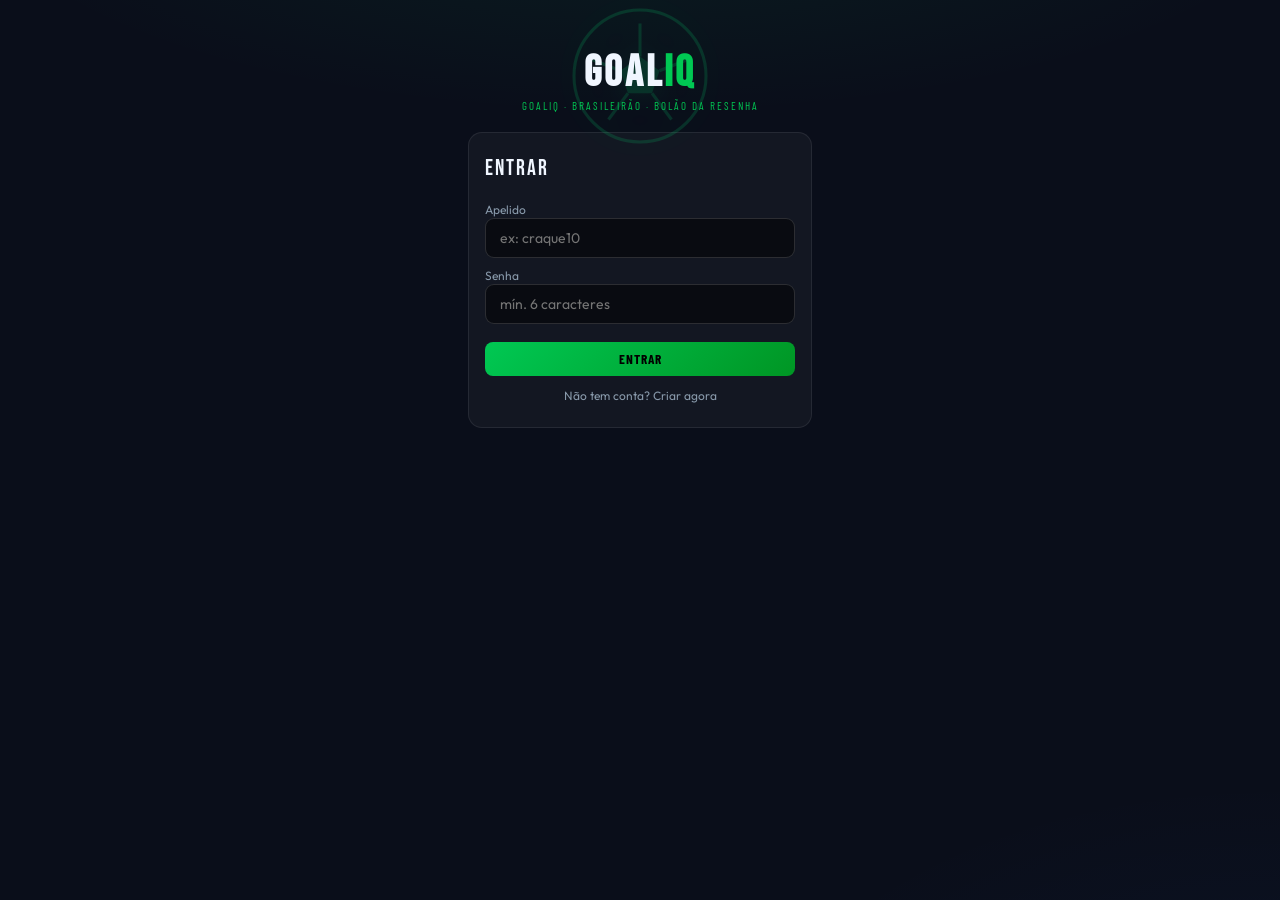
==== index.html @ 5d682b64 "Add files via upload" ====
<!DOCTYPE html>
<html lang="pt-BR">
<head>
  <meta charset="UTF-8" />
  <meta name="viewport" content="width=device-width, initial-scale=1.0" />
  <meta name="theme-color" content="#0a0e1a" />
  <title>GoalIQ ⚽</title>
  <link href="https://fonts.googleapis.com/css2?family=Bebas+Neue&family=Barlow+Condensed:wght@400;600;700;800&family=Outfit:wght@300;400;500;600;700;800&display=swap" rel="stylesheet" />
  <script type="module" crossorigin src="./app.js"></script>
  <link rel="stylesheet" crossorigin href="./index.css">
</head>
<body>
  <div id="root"></div>
  <script>
    // Remove service workers e caches antigos (fim do "aparece versão antiga").
    if ('serviceWorker' in navigator) {
      navigator.serviceWorker.getRegistrations().then(function (rs) { rs.forEach(function (r) { r.unregister(); }); });
    }
    if (window.caches && caches.keys) { caches.keys().then(function (ks) { ks.forEach(function (k) { caches.delete(k); }); }); }
  </script>
</body>
</html>
---- index.css ----
:root{--g1:#00e676;--g2:#00c853;--g3:#009624;--y1:#ffd600;--y2:#ffab00;--r1:#ff1744;--bg:#0a0e1a;--bg2:#111827;--card:rgba(255,255,255,.04);--card2:rgba(255,255,255,.07);--border:rgba(255,255,255,.08);--border2:rgba(255,255,255,.14);--txt:#c8d6e5;--txt2:#8899aa;--white:#f0f6ff;--gold:#ffd700;--silver:#b0bec5;--bronze:#a1887f;--font1:"Bebas Neue",cursive;--font2:"Barlow Condensed",sans-serif;--font3:"Outfit",sans-serif}*{box-sizing:border-box;margin:0;padding:0}body{background:var(--bg);color:var(--txt);font-family:var(--font3);min-height:100vh}.header{position:sticky;top:0;z-index:100;background:#0a0e1af2;-webkit-backdrop-filter:blur(20px);backdrop-filter:blur(20px);border-bottom:1px solid var(--border);padding:12px 18px;display:flex;align-items:center;justify-content:space-between}.logo h1{font-family:var(--font1);font-size:26px;color:var(--white);letter-spacing:3px}.logo span{color:var(--g2)}.logo p{font-family:var(--font2);font-size:11px;color:var(--g2);letter-spacing:2px;text-transform:uppercase}.nav{display:flex;gap:4px;overflow-x:auto;background:#0006;border-bottom:1px solid var(--border);padding:0 12px}.nav button{background:none;border:none;border-bottom:3px solid transparent;color:var(--txt2);font-family:var(--font2);font-weight:600;font-size:13px;letter-spacing:.8px;text-transform:uppercase;padding:12px 14px;cursor:pointer;white-space:nowrap}.nav button.on{color:var(--g2);border-bottom-color:var(--g2)}.main{max-width:900px;margin:0 auto;padding:18px}.stitle{font-family:var(--font1);font-size:28px;letter-spacing:2px;color:var(--white);margin:6px 0 16px;display:flex;align-items:center;gap:10px}.stitle span{color:var(--g2)}.card{background:var(--card);border:1px solid var(--border);border-radius:14px;padding:16px;margin-bottom:14px}.podium{display:grid;grid-template-columns:repeat(3,1fr);gap:10px;margin-bottom:16px}.podium-card{border:2px solid;border-radius:14px;padding:16px;text-align:center}.p1{border-color:var(--gold)}.p2{border-color:var(--silver)}.p3{border-color:var(--bronze)}.podium-medal{font-size:30px}.podium-name{font-family:var(--font2);font-weight:700;color:var(--white);font-size:16px}.podium-pts{font-family:var(--font1);font-size:38px;color:var(--y1)}.rank-item{display:flex;align-items:center;gap:12px;padding:11px 14px;border-radius:10px;background:var(--card);border:1px solid var(--border);margin-bottom:6px}.ri-pos{font-family:var(--font1);font-size:20px;width:26px;text-align:center;color:var(--txt2)}.ri-name{flex:1;font-weight:600;color:var(--white)}.ri-detail{font-size:11px;color:var(--txt2)}.ri-pts{font-family:var(--font1);font-size:24px;color:var(--y1)}.match{background:var(--card);border:1px solid var(--border);border-radius:12px;padding:14px;margin-bottom:10px}.match-head{font-family:var(--font2);font-size:11px;color:var(--txt2);letter-spacing:.5px;margin-bottom:8px;display:flex;justify-content:space-between}.teams{display:flex;align-items:center;gap:10px}.tname{flex:1;font-weight:700;color:var(--white)}.tname.away{text-align:right}.pinput{width:44px;height:38px;text-align:center;background:#00000080;border:1px solid var(--border2);border-radius:7px;color:#fff;font-family:var(--font1);font-size:20px}.pinput:focus{outline:none;border-color:var(--g2)}.psep{color:#2a3a50;font-family:var(--font1)}.btn{padding:9px 14px;border:none;border-radius:8px;cursor:pointer;font-family:var(--font2);font-weight:700;letter-spacing:1px}.btn-save{background:linear-gradient(135deg,var(--g2),var(--g3));color:#000}.locked{opacity:.65}.badge{padding:3px 9px;border-radius:10px;font-size:11px;font-weight:700;font-family:var(--font2)}.b5{background:#00e67633;color:var(--g2)}.b3{background:#ffab0033;color:var(--y2)}.b1{background:#2979ff33;color:#5aa0ff}.b0{background:#ff174426;color:var(--r1)}.minput{width:100%;padding:10px 14px;margin-bottom:6px;background:#00000080;border:1px solid var(--border2);border-radius:9px;color:#fff;font-size:14px;font-family:var(--font3)}.minput:focus{outline:none;border-color:var(--g2)}.hint{color:var(--txt2);font-size:12px;margin:8px 0}.linkbtn{background:none;border:1px solid var(--border2);color:var(--txt);border-radius:8px;padding:8px 12px;cursor:pointer;font-family:var(--font2);font-weight:600}.demo-flag{background:#ffd6001a;border:1px solid rgba(255,214,0,.3);color:var(--y1);border-radius:8px;padding:8px 12px;font-size:12px;margin-bottom:12px}.infocards{display:grid;grid-template-columns:repeat(3,1fr);gap:12px}@media (max-width:760px){.infocards{grid-template-columns:1fr}}.rankwrap{position:relative;overflow:hidden;border-radius:14px;margin:6px 0 14px;background:linear-gradient(90deg,#00c8530f,#0000)}.rankwrap-bg{position:absolute;top:0;right:0;bottom:0;left:0;display:flex;align-items:center;gap:26px;opacity:.16;animation:rankslide 50s linear infinite;pointer-events:none;white-space:nowrap;padding-left:10px}.rankwrap-item{display:inline-flex;align-items:center;gap:8px;flex:0 0 auto}.rankwrap-item img{width:34px;height:34px;object-fit:contain}.rankwrap-x{color:var(--txt2);font-family:var(--font1);font-size:18px}.rankwrap-title{position:relative;z-index:1}@keyframes rankslide{0%{transform:translate(0)}to{transform:translate(-50%)}}.infocards-mural{display:grid;grid-template-columns:1fr 1fr;gap:12px;margin-top:12px}@media (max-width:680px){.infocards-mural{grid-template-columns:1fr}}@keyframes liveGlow{0%,to{box-shadow:0 0 #ff17444d}50%{box-shadow:0 0 22px 2px #ff174438}}.live-glow{animation:liveGlow 1.6s ease-in-out infinite;border-color:#ff17448c!important}@keyframes chipPulse{0%,to{opacity:1}50%{opacity:.45}}.live-chip{animation:chipPulse 1.1s infinite}@keyframes sheen{0%{background-position:-200% 0}to{background-position:200% 0}}.accent-bar{height:3px;border-radius:3px;background:linear-gradient(90deg,var(--g2),var(--y1),var(--g2));background-size:200% 100%;animation:sheen 4s linear infinite}body{background:radial-gradient(1100px 380px at 50% -120px,rgba(0,230,118,.08),transparent 62%),radial-gradient(900px 500px at 100% 120%,rgba(41,121,255,.05),transparent 60%),var(--bg);background-attachment:fixed}.subtabs{display:flex;gap:6px;margin-bottom:12px;flex-wrap:wrap}.subtabs button{background:#ffffff0d;border:1px solid var(--border);color:var(--txt2);border-radius:20px;padding:7px 14px;font-family:var(--font2);font-weight:700;font-size:12px;letter-spacing:.5px;cursor:pointer}.subtabs button.on{background:linear-gradient(135deg,var(--g1),var(--g3));color:#001b0c;border-color:transparent}
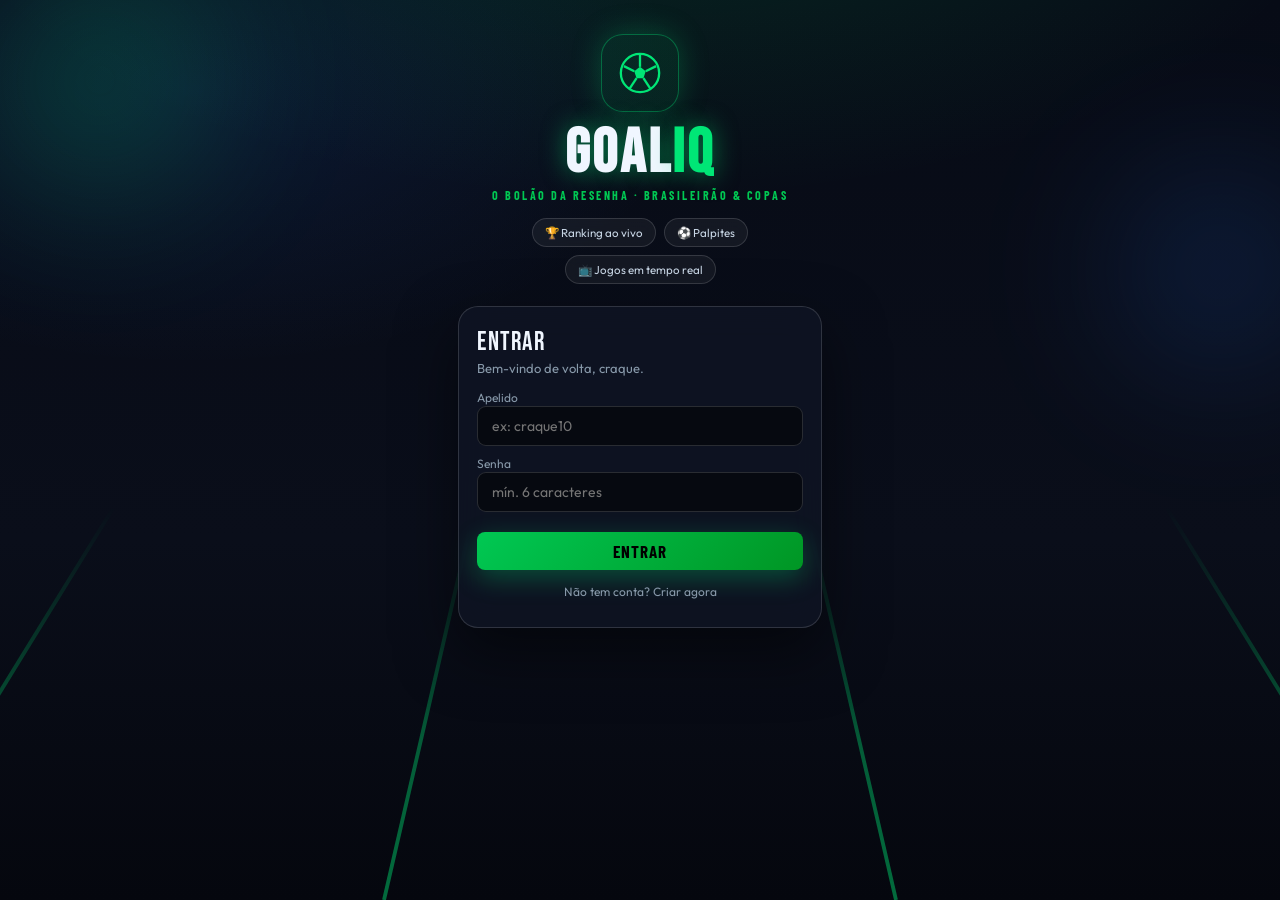
==== commit 24714395: "Add files via upload" ====
--- a/index.html
+++ b/index.html
@@ -6,8 +6,8 @@
   <meta name="theme-color" content="#0a0e1a" />
   <title>GoalIQ ⚽</title>
   <link href="https://fonts.googleapis.com/css2?family=Bebas+Neue&family=Barlow+Condensed:wght@400;600;700;800&family=Outfit:wght@300;400;500;600;700;800&display=swap" rel="stylesheet" />
-  <script type="module" crossorigin src="./app.js"></script>
-  <link rel="stylesheet" crossorigin href="./index.css">
+  <script type="module" crossorigin src="./app.js?v=5c81359e"></script>
+  <link rel="stylesheet" crossorigin href="./index.css?v=282752de">
 </head>
 <body>
   <div id="root"></div>
--- a/index.css
+++ b/index.css
@@ -1 +1 @@
-:root{--g1:#00e676;--g2:#00c853;--g3:#009624;--y1:#ffd600;--y2:#ffab00;--r1:#ff1744;--bg:#0a0e1a;--bg2:#111827;--card:rgba(255,255,255,.04);--card2:rgba(255,255,255,.07);--border:rgba(255,255,255,.08);--border2:rgba(255,255,255,.14);--txt:#c8d6e5;--txt2:#8899aa;--white:#f0f6ff;--gold:#ffd700;--silver:#b0bec5;--bronze:#a1887f;--font1:"Bebas Neue",cursive;--font2:"Barlow Condensed",sans-serif;--font3:"Outfit",sans-serif}*{box-sizing:border-box;margin:0;padding:0}body{background:var(--bg);color:var(--txt);font-family:var(--font3);min-height:100vh}.header{position:sticky;top:0;z-index:100;background:#0a0e1af2;-webkit-backdrop-filter:blur(20px);backdrop-filter:blur(20px);border-bottom:1px solid var(--border);padding:12px 18px;display:flex;align-items:center;justify-content:space-between}.logo h1{font-family:var(--font1);font-size:26px;color:var(--white);letter-spacing:3px}.logo span{color:var(--g2)}.logo p{font-family:var(--font2);font-size:11px;color:var(--g2);letter-spacing:2px;text-transform:uppercase}.nav{display:flex;gap:4px;overflow-x:auto;background:#0006;border-bottom:1px solid var(--border);padding:0 12px}.nav button{background:none;border:none;border-bottom:3px solid transparent;color:var(--txt2);font-family:var(--font2);font-weight:600;font-size:13px;letter-spacing:.8px;text-transform:uppercase;padding:12px 14px;cursor:pointer;white-space:nowrap}.nav button.on{color:var(--g2);border-bottom-color:var(--g2)}.main{max-width:900px;margin:0 auto;padding:18px}.stitle{font-family:var(--font1);font-size:28px;letter-spacing:2px;color:var(--white);margin:6px 0 16px;display:flex;align-items:center;gap:10px}.stitle span{color:var(--g2)}.card{background:var(--card);border:1px solid var(--border);border-radius:14px;padding:16px;margin-bottom:14px}.podium{display:grid;grid-template-columns:repeat(3,1fr);gap:10px;margin-bottom:16px}.podium-card{border:2px solid;border-radius:14px;padding:16px;text-align:center}.p1{border-color:var(--gold)}.p2{border-color:var(--silver)}.p3{border-color:var(--bronze)}.podium-medal{font-size:30px}.podium-name{font-family:var(--font2);font-weight:700;color:var(--white);font-size:16px}.podium-pts{font-family:var(--font1);font-size:38px;color:var(--y1)}.rank-item{display:flex;align-items:center;gap:12px;padding:11px 14px;border-radius:10px;background:var(--card);border:1px solid var(--border);margin-bottom:6px}.ri-pos{font-family:var(--font1);font-size:20px;width:26px;text-align:center;color:var(--txt2)}.ri-name{flex:1;font-weight:600;color:var(--white)}.ri-detail{font-size:11px;color:var(--txt2)}.ri-pts{font-family:var(--font1);font-size:24px;color:var(--y1)}.match{background:var(--card);border:1px solid var(--border);border-radius:12px;padding:14px;margin-bottom:10px}.match-head{font-family:var(--font2);font-size:11px;color:var(--txt2);letter-spacing:.5px;margin-bottom:8px;display:flex;justify-content:space-between}.teams{display:flex;align-items:center;gap:10px}.tname{flex:1;font-weight:700;color:var(--white)}.tname.away{text-align:right}.pinput{width:44px;height:38px;text-align:center;background:#00000080;border:1px solid var(--border2);border-radius:7px;color:#fff;font-family:var(--font1);font-size:20px}.pinput:focus{outline:none;border-color:var(--g2)}.psep{color:#2a3a50;font-family:var(--font1)}.btn{padding:9px 14px;border:none;border-radius:8px;cursor:pointer;font-family:var(--font2);font-weight:700;letter-spacing:1px}.btn-save{background:linear-gradient(135deg,var(--g2),var(--g3));color:#000}.locked{opacity:.65}.badge{padding:3px 9px;border-radius:10px;font-size:11px;font-weight:700;font-family:var(--font2)}.b5{background:#00e67633;color:var(--g2)}.b3{background:#ffab0033;color:var(--y2)}.b1{background:#2979ff33;color:#5aa0ff}.b0{background:#ff174426;color:var(--r1)}.minput{width:100%;padding:10px 14px;margin-bottom:6px;background:#00000080;border:1px solid var(--border2);border-radius:9px;color:#fff;font-size:14px;font-family:var(--font3)}.minput:focus{outline:none;border-color:var(--g2)}.hint{color:var(--txt2);font-size:12px;margin:8px 0}.linkbtn{background:none;border:1px solid var(--border2);color:var(--txt);border-radius:8px;padding:8px 12px;cursor:pointer;font-family:var(--font2);font-weight:600}.demo-flag{background:#ffd6001a;border:1px solid rgba(255,214,0,.3);color:var(--y1);border-radius:8px;padding:8px 12px;font-size:12px;margin-bottom:12px}.infocards{display:grid;grid-template-columns:repeat(3,1fr);gap:12px}@media (max-width:760px){.infocards{grid-template-columns:1fr}}.rankwrap{position:relative;overflow:hidden;border-radius:14px;margin:6px 0 14px;background:linear-gradient(90deg,#00c8530f,#0000)}.rankwrap-bg{position:absolute;top:0;right:0;bottom:0;left:0;display:flex;align-items:center;gap:26px;opacity:.16;animation:rankslide 50s linear infinite;pointer-events:none;white-space:nowrap;padding-left:10px}.rankwrap-item{display:inline-flex;align-items:center;gap:8px;flex:0 0 auto}.rankwrap-item img{width:34px;height:34px;object-fit:contain}.rankwrap-x{color:var(--txt2);font-family:var(--font1);font-size:18px}.rankwrap-title{position:relative;z-index:1}@keyframes rankslide{0%{transform:translate(0)}to{transform:translate(-50%)}}.infocards-mural{display:grid;grid-template-columns:1fr 1fr;gap:12px;margin-top:12px}@media (max-width:680px){.infocards-mural{grid-template-columns:1fr}}@keyframes liveGlow{0%,to{box-shadow:0 0 #ff17444d}50%{box-shadow:0 0 22px 2px #ff174438}}.live-glow{animation:liveGlow 1.6s ease-in-out infinite;border-color:#ff17448c!important}@keyframes chipPulse{0%,to{opacity:1}50%{opacity:.45}}.live-chip{animation:chipPulse 1.1s infinite}@keyframes sheen{0%{background-position:-200% 0}to{background-position:200% 0}}.accent-bar{height:3px;border-radius:3px;background:linear-gradient(90deg,var(--g2),var(--y1),var(--g2));background-size:200% 100%;animation:sheen 4s linear infinite}body{background:radial-gradient(1100px 380px at 50% -120px,rgba(0,230,118,.08),transparent 62%),radial-gradient(900px 500px at 100% 120%,rgba(41,121,255,.05),transparent 60%),var(--bg);background-attachment:fixed}.subtabs{display:flex;gap:6px;margin-bottom:12px;flex-wrap:wrap}.subtabs button{background:#ffffff0d;border:1px solid var(--border);color:var(--txt2);border-radius:20px;padding:7px 14px;font-family:var(--font2);font-weight:700;font-size:12px;letter-spacing:.5px;cursor:pointer}.subtabs button.on{background:linear-gradient(135deg,var(--g1),var(--g3));color:#001b0c;border-color:transparent}
+:root{--g1:#00e676;--g2:#00c853;--g3:#009624;--y1:#ffd600;--y2:#ffab00;--r1:#ff1744;--bg:#0a0e1a;--bg2:#111827;--card:rgba(255,255,255,.04);--card2:rgba(255,255,255,.07);--border:rgba(255,255,255,.08);--border2:rgba(255,255,255,.14);--txt:#c8d6e5;--txt2:#8899aa;--white:#f0f6ff;--gold:#ffd700;--silver:#b0bec5;--bronze:#a1887f;--font1:"Bebas Neue",cursive;--font2:"Barlow Condensed",sans-serif;--font3:"Outfit",sans-serif}*{box-sizing:border-box;margin:0;padding:0}body{background:var(--bg);color:var(--txt);font-family:var(--font3);min-height:100vh}.header{position:sticky;top:0;z-index:100;background:#0a0e1af2;-webkit-backdrop-filter:blur(20px);backdrop-filter:blur(20px);border-bottom:1px solid var(--border);padding:12px 18px;display:flex;align-items:center;justify-content:space-between}.logo h1{font-family:var(--font1);font-size:26px;color:var(--white);letter-spacing:3px}.logo span{color:var(--g2)}.logo p{font-family:var(--font2);font-size:11px;color:var(--g2);letter-spacing:2px;text-transform:uppercase}.nav{display:flex;gap:4px;overflow-x:auto;background:#0006;border-bottom:1px solid var(--border);padding:0 12px}.nav button{background:none;border:none;border-bottom:3px solid transparent;color:var(--txt2);font-family:var(--font2);font-weight:600;font-size:13px;letter-spacing:.8px;text-transform:uppercase;padding:12px 14px;cursor:pointer;white-space:nowrap}.nav button.on{color:var(--g2);border-bottom-color:var(--g2)}.main{max-width:900px;margin:0 auto;padding:18px}.stitle{font-family:var(--font1);font-size:28px;letter-spacing:2px;color:var(--white);margin:6px 0 16px;display:flex;align-items:center;gap:10px}.stitle span{color:var(--g2)}.card{background:var(--card);border:1px solid var(--border);border-radius:14px;padding:16px;margin-bottom:14px}.podium{display:grid;grid-template-columns:repeat(3,1fr);gap:10px;margin-bottom:16px}.podium-card{border:2px solid;border-radius:14px;padding:16px;text-align:center}.p1{border-color:var(--gold)}.p2{border-color:var(--silver)}.p3{border-color:var(--bronze)}.podium-medal{font-size:30px}.podium-name{font-family:var(--font2);font-weight:700;color:var(--white);font-size:16px}.podium-pts{font-family:var(--font1);font-size:38px;color:var(--y1)}.rank-item{display:flex;align-items:center;gap:12px;padding:11px 14px;border-radius:10px;background:var(--card);border:1px solid var(--border);margin-bottom:6px}.ri-pos{font-family:var(--font1);font-size:20px;width:26px;text-align:center;color:var(--txt2)}.ri-name{flex:1;font-weight:600;color:var(--white)}.ri-detail{font-size:11px;color:var(--txt2)}.ri-pts{font-family:var(--font1);font-size:24px;color:var(--y1)}.match{background:var(--card);border:1px solid var(--border);border-radius:12px;padding:14px;margin-bottom:10px}.match-head{font-family:var(--font2);font-size:11px;color:var(--txt2);letter-spacing:.5px;margin-bottom:8px;display:flex;justify-content:space-between}.teams{display:flex;align-items:center;gap:10px}.tname{flex:1;font-weight:700;color:var(--white)}.tname.away{text-align:right}.pinput{width:44px;height:38px;text-align:center;background:#00000080;border:1px solid var(--border2);border-radius:7px;color:#fff;font-family:var(--font1);font-size:20px}.pinput:focus{outline:none;border-color:var(--g2)}.psep{color:#2a3a50;font-family:var(--font1)}.btn{padding:9px 14px;border:none;border-radius:8px;cursor:pointer;font-family:var(--font2);font-weight:700;letter-spacing:1px}.btn-save{background:linear-gradient(135deg,var(--g2),var(--g3));color:#000}.locked{opacity:.65}.badge{padding:3px 9px;border-radius:10px;font-size:11px;font-weight:700;font-family:var(--font2)}.b5{background:#00e67633;color:var(--g2)}.b3{background:#ffab0033;color:var(--y2)}.b1{background:#2979ff33;color:#5aa0ff}.b0{background:#ff174426;color:var(--r1)}.minput{width:100%;padding:10px 14px;margin-bottom:6px;background:#00000080;border:1px solid var(--border2);border-radius:9px;color:#fff;font-size:14px;font-family:var(--font3)}.minput:focus{outline:none;border-color:var(--g2)}.hint{color:var(--txt2);font-size:12px;margin:8px 0}.linkbtn{background:none;border:1px solid var(--border2);color:var(--txt);border-radius:8px;padding:8px 12px;cursor:pointer;font-family:var(--font2);font-weight:600}.demo-flag{background:#ffd6001a;border:1px solid rgba(255,214,0,.3);color:var(--y1);border-radius:8px;padding:8px 12px;font-size:12px;margin-bottom:12px}.infocards{display:grid;grid-template-columns:repeat(3,1fr);gap:12px}@media (max-width:760px){.infocards{grid-template-columns:1fr}}.rankwrap{position:relative;overflow:hidden;border-radius:14px;margin:6px 0 14px;background:linear-gradient(90deg,#00c8530f,#0000)}.rankwrap-bg{position:absolute;top:0;right:0;bottom:0;left:0;display:flex;align-items:center;gap:26px;opacity:.16;animation:rankslide 50s linear infinite;pointer-events:none;white-space:nowrap;padding-left:10px}.rankwrap-item{display:inline-flex;align-items:center;gap:8px;flex:0 0 auto}.rankwrap-item img{width:34px;height:34px;object-fit:contain}.rankwrap-x{color:var(--txt2);font-family:var(--font1);font-size:18px}.rankwrap-title{position:relative;z-index:1}@keyframes rankslide{0%{transform:translate(0)}to{transform:translate(-50%)}}.infocards-mural{display:grid;grid-template-columns:1fr 1fr;gap:12px;margin-top:12px}@media (max-width:680px){.infocards-mural{grid-template-columns:1fr}}@keyframes liveGlow{0%,to{box-shadow:0 0 #ff17444d}50%{box-shadow:0 0 22px 2px #ff174438}}.live-glow{animation:liveGlow 1.6s ease-in-out infinite;border-color:#ff17448c!important}@keyframes chipPulse{0%,to{opacity:1}50%{opacity:.45}}.live-chip{animation:chipPulse 1.1s infinite}@keyframes sheen{0%{background-position:-200% 0}to{background-position:200% 0}}.accent-bar{height:3px;border-radius:3px;background:linear-gradient(90deg,var(--g2),var(--y1),var(--g2));background-size:200% 100%;animation:sheen 4s linear infinite}body{background:radial-gradient(1100px 380px at 50% -120px,rgba(0,230,118,.08),transparent 62%),radial-gradient(900px 500px at 100% 120%,rgba(41,121,255,.05),transparent 60%),var(--bg);background-attachment:fixed}.subtabs{display:flex;gap:6px;margin-bottom:12px;flex-wrap:wrap}.subtabs button{background:#ffffff0d;border:1px solid var(--border);color:var(--txt2);border-radius:20px;padding:7px 14px;font-family:var(--font2);font-weight:700;font-size:12px;letter-spacing:.5px;cursor:pointer}.subtabs button.on{background:linear-gradient(135deg,var(--g1),var(--g3));color:#001b0c;border-color:transparent}.login-cover{position:relative;min-height:100vh;overflow:hidden;display:flex;align-items:flex-start;justify-content:center;background:radial-gradient(1200px 600px at 50% -160px,rgba(0,230,118,.14),transparent 60%),radial-gradient(900px 500px at 15% 10%,rgba(41,121,255,.12),transparent 55%),linear-gradient(180deg,#070b16,#0a0e1a 60%,#05070e)}.lc-blob{position:absolute;border-radius:50%;filter:blur(70px);opacity:.5;z-index:0;pointer-events:none;animation:lcFloat 9s ease-in-out infinite}.lc-blob-a{width:340px;height:340px;background:radial-gradient(circle,rgba(0,230,118,.5),transparent 70%);top:-90px;left:-70px}.lc-blob-b{width:300px;height:300px;background:radial-gradient(circle,rgba(41,121,255,.45),transparent 70%);top:120px;right:-90px;animation-delay:-3s}@keyframes lcFloat{0%,to{transform:translateY(0)}50%{transform:translateY(24px)}}.lc-pitch{position:absolute;left:0;right:0;bottom:0;width:100%;height:44vh;min-height:220px;z-index:0;opacity:.9;pointer-events:none;-webkit-mask-image:linear-gradient(180deg,transparent,#000 60%);mask-image:linear-gradient(180deg,transparent,#000 60%)}.login-inner{position:relative;z-index:2;width:100%;max-width:400px;padding:34px 18px 60px}.lc-hero{text-align:center;margin-bottom:22px}.lc-badge{display:inline-flex;align-items:center;justify-content:center;width:78px;height:78px;border-radius:22px;background:#00e67614;border:1px solid rgba(0,230,118,.35);box-shadow:0 0 30px #00e67640;animation:lcPulse 2.6s ease-in-out infinite}@keyframes lcPulse{0%,to{box-shadow:0 0 26px #00e67638}50%{box-shadow:0 0 40px #00e67673}}.lc-title{font-family:var(--font1);font-size:62px;line-height:.9;letter-spacing:3px;color:var(--white);margin:14px 0 6px;text-shadow:0 0 24px rgba(0,230,118,.5)}.lc-title span{color:var(--g1)}.lc-tag{font-family:var(--font2);font-weight:700;font-size:12px;letter-spacing:2.5px;color:var(--g2);text-transform:uppercase}.lc-chips{display:flex;flex-wrap:wrap;gap:8px;justify-content:center;margin-top:16px}.lc-chips span{font-size:11.5px;color:var(--txt);background:#ffffff0d;border:1px solid var(--border2);border-radius:20px;padding:6px 12px;-webkit-backdrop-filter:blur(6px);backdrop-filter:blur(6px)}.lc-form{position:relative;background:#1118279e;border:1px solid var(--border2);border-radius:20px;padding:20px 18px;-webkit-backdrop-filter:blur(16px);backdrop-filter:blur(16px);box-shadow:0 24px 60px #00000080}.lc-form-head{font-family:var(--font1);font-size:26px;letter-spacing:1.5px;color:var(--white)}.lc-sub{color:var(--txt2);font-size:13px;margin:2px 0 10px}.lc-cta{width:100%;margin-top:14px;font-size:17px;letter-spacing:1px;box-shadow:0 8px 26px #00e67647}.lc-switch{text-align:center;margin-top:14px;cursor:pointer}
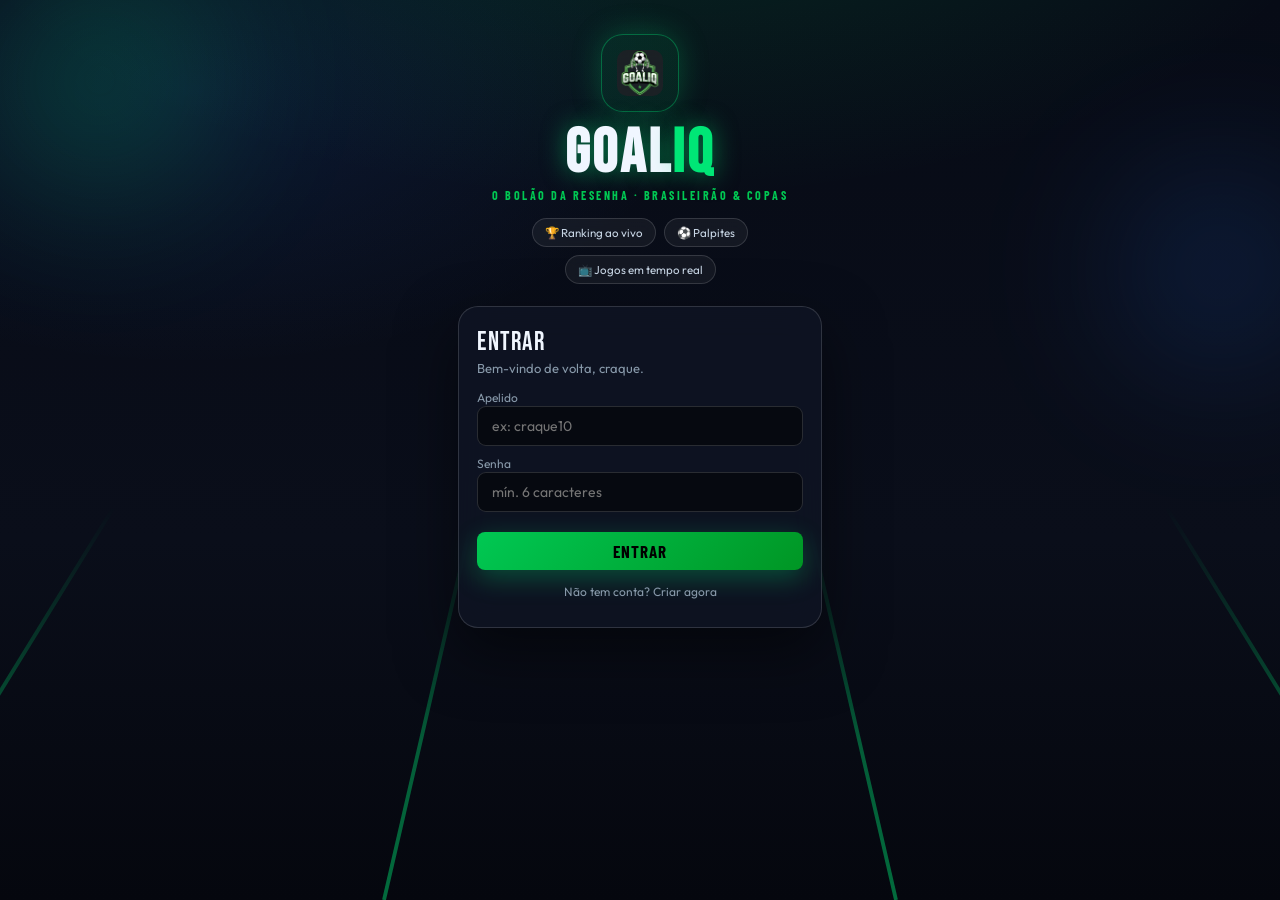
==== commit e153bcbd: "Update app icon/manifest to new GoalIQ emblem Co-Authored-By: Claude Sonnet 5 <noreply@anthropic.com" ====
--- a/index.html
+++ b/index.html
@@ -5,9 +5,12 @@
   <meta name="viewport" content="width=device-width, initial-scale=1.0" />
   <meta name="theme-color" content="#0a0e1a" />
   <title>GoalIQ ⚽</title>
+  <link rel="icon" type="image/png" href="./icons/icon-192.png" />
+  <link rel="apple-touch-icon" href="./icons/apple-touch-icon.png" />
+  <link rel="manifest" href="./manifest.webmanifest" />
   <link href="https://fonts.googleapis.com/css2?family=Bebas+Neue&family=Barlow+Condensed:wght@400;600;700;800&family=Outfit:wght@300;400;500;600;700;800&display=swap" rel="stylesheet" />
-  <script type="module" crossorigin src="./app.js?v=5c81359e"></script>
-  <link rel="stylesheet" crossorigin href="./index.css?v=282752de">
+  <script type="module" crossorigin src="./app.js"></script>
+  <link rel="stylesheet" crossorigin href="./index.css">
 </head>
 <body>
   <div id="root"></div>
--- a/index.css
+++ b/index.css
@@ -1 +1 @@
-:root{--g1:#00e676;--g2:#00c853;--g3:#009624;--y1:#ffd600;--y2:#ffab00;--r1:#ff1744;--bg:#0a0e1a;--bg2:#111827;--card:rgba(255,255,255,.04);--card2:rgba(255,255,255,.07);--border:rgba(255,255,255,.08);--border2:rgba(255,255,255,.14);--txt:#c8d6e5;--txt2:#8899aa;--white:#f0f6ff;--gold:#ffd700;--silver:#b0bec5;--bronze:#a1887f;--font1:"Bebas Neue",cursive;--font2:"Barlow Condensed",sans-serif;--font3:"Outfit",sans-serif}*{box-sizing:border-box;margin:0;padding:0}body{background:var(--bg);color:var(--txt);font-family:var(--font3);min-height:100vh}.header{position:sticky;top:0;z-index:100;background:#0a0e1af2;-webkit-backdrop-filter:blur(20px);backdrop-filter:blur(20px);border-bottom:1px solid var(--border);padding:12px 18px;display:flex;align-items:center;justify-content:space-between}.logo h1{font-family:var(--font1);font-size:26px;color:var(--white);letter-spacing:3px}.logo span{color:var(--g2)}.logo p{font-family:var(--font2);font-size:11px;color:var(--g2);letter-spacing:2px;text-transform:uppercase}.nav{display:flex;gap:4px;overflow-x:auto;background:#0006;border-bottom:1px solid var(--border);padding:0 12px}.nav button{background:none;border:none;border-bottom:3px solid transparent;color:var(--txt2);font-family:var(--font2);font-weight:600;font-size:13px;letter-spacing:.8px;text-transform:uppercase;padding:12px 14px;cursor:pointer;white-space:nowrap}.nav button.on{color:var(--g2);border-bottom-color:var(--g2)}.main{max-width:900px;margin:0 auto;padding:18px}.stitle{font-family:var(--font1);font-size:28px;letter-spacing:2px;color:var(--white);margin:6px 0 16px;display:flex;align-items:center;gap:10px}.stitle span{color:var(--g2)}.card{background:var(--card);border:1px solid var(--border);border-radius:14px;padding:16px;margin-bottom:14px}.podium{display:grid;grid-template-columns:repeat(3,1fr);gap:10px;margin-bottom:16px}.podium-card{border:2px solid;border-radius:14px;padding:16px;text-align:center}.p1{border-color:var(--gold)}.p2{border-color:var(--silver)}.p3{border-color:var(--bronze)}.podium-medal{font-size:30px}.podium-name{font-family:var(--font2);font-weight:700;color:var(--white);font-size:16px}.podium-pts{font-family:var(--font1);font-size:38px;color:var(--y1)}.rank-item{display:flex;align-items:center;gap:12px;padding:11px 14px;border-radius:10px;background:var(--card);border:1px solid var(--border);margin-bottom:6px}.ri-pos{font-family:var(--font1);font-size:20px;width:26px;text-align:center;color:var(--txt2)}.ri-name{flex:1;font-weight:600;color:var(--white)}.ri-detail{font-size:11px;color:var(--txt2)}.ri-pts{font-family:var(--font1);font-size:24px;color:var(--y1)}.match{background:var(--card);border:1px solid var(--border);border-radius:12px;padding:14px;margin-bottom:10px}.match-head{font-family:var(--font2);font-size:11px;color:var(--txt2);letter-spacing:.5px;margin-bottom:8px;display:flex;justify-content:space-between}.teams{display:flex;align-items:center;gap:10px}.tname{flex:1;font-weight:700;color:var(--white)}.tname.away{text-align:right}.pinput{width:44px;height:38px;text-align:center;background:#00000080;border:1px solid var(--border2);border-radius:7px;color:#fff;font-family:var(--font1);font-size:20px}.pinput:focus{outline:none;border-color:var(--g2)}.psep{color:#2a3a50;font-family:var(--font1)}.btn{padding:9px 14px;border:none;border-radius:8px;cursor:pointer;font-family:var(--font2);font-weight:700;letter-spacing:1px}.btn-save{background:linear-gradient(135deg,var(--g2),var(--g3));color:#000}.locked{opacity:.65}.badge{padding:3px 9px;border-radius:10px;font-size:11px;font-weight:700;font-family:var(--font2)}.b5{background:#00e67633;color:var(--g2)}.b3{background:#ffab0033;color:var(--y2)}.b1{background:#2979ff33;color:#5aa0ff}.b0{background:#ff174426;color:var(--r1)}.minput{width:100%;padding:10px 14px;margin-bottom:6px;background:#00000080;border:1px solid var(--border2);border-radius:9px;color:#fff;font-size:14px;font-family:var(--font3)}.minput:focus{outline:none;border-color:var(--g2)}.hint{color:var(--txt2);font-size:12px;margin:8px 0}.linkbtn{background:none;border:1px solid var(--border2);color:var(--txt);border-radius:8px;padding:8px 12px;cursor:pointer;font-family:var(--font2);font-weight:600}.demo-flag{background:#ffd6001a;border:1px solid rgba(255,214,0,.3);color:var(--y1);border-radius:8px;padding:8px 12px;font-size:12px;margin-bottom:12px}.infocards{display:grid;grid-template-columns:repeat(3,1fr);gap:12px}@media (max-width:760px){.infocards{grid-template-columns:1fr}}.rankwrap{position:relative;overflow:hidden;border-radius:14px;margin:6px 0 14px;background:linear-gradient(90deg,#00c8530f,#0000)}.rankwrap-bg{position:absolute;top:0;right:0;bottom:0;left:0;display:flex;align-items:center;gap:26px;opacity:.16;animation:rankslide 50s linear infinite;pointer-events:none;white-space:nowrap;padding-left:10px}.rankwrap-item{display:inline-flex;align-items:center;gap:8px;flex:0 0 auto}.rankwrap-item img{width:34px;height:34px;object-fit:contain}.rankwrap-x{color:var(--txt2);font-family:var(--font1);font-size:18px}.rankwrap-title{position:relative;z-index:1}@keyframes rankslide{0%{transform:translate(0)}to{transform:translate(-50%)}}.infocards-mural{display:grid;grid-template-columns:1fr 1fr;gap:12px;margin-top:12px}@media (max-width:680px){.infocards-mural{grid-template-columns:1fr}}@keyframes liveGlow{0%,to{box-shadow:0 0 #ff17444d}50%{box-shadow:0 0 22px 2px #ff174438}}.live-glow{animation:liveGlow 1.6s ease-in-out infinite;border-color:#ff17448c!important}@keyframes chipPulse{0%,to{opacity:1}50%{opacity:.45}}.live-chip{animation:chipPulse 1.1s infinite}@keyframes sheen{0%{background-position:-200% 0}to{background-position:200% 0}}.accent-bar{height:3px;border-radius:3px;background:linear-gradient(90deg,var(--g2),var(--y1),var(--g2));background-size:200% 100%;animation:sheen 4s linear infinite}body{background:radial-gradient(1100px 380px at 50% -120px,rgba(0,230,118,.08),transparent 62%),radial-gradient(900px 500px at 100% 120%,rgba(41,121,255,.05),transparent 60%),var(--bg);background-attachment:fixed}.subtabs{display:flex;gap:6px;margin-bottom:12px;flex-wrap:wrap}.subtabs button{background:#ffffff0d;border:1px solid var(--border);color:var(--txt2);border-radius:20px;padding:7px 14px;font-family:var(--font2);font-weight:700;font-size:12px;letter-spacing:.5px;cursor:pointer}.subtabs button.on{background:linear-gradient(135deg,var(--g1),var(--g3));color:#001b0c;border-color:transparent}.login-cover{position:relative;min-height:100vh;overflow:hidden;display:flex;align-items:flex-start;justify-content:center;background:radial-gradient(1200px 600px at 50% -160px,rgba(0,230,118,.14),transparent 60%),radial-gradient(900px 500px at 15% 10%,rgba(41,121,255,.12),transparent 55%),linear-gradient(180deg,#070b16,#0a0e1a 60%,#05070e)}.lc-blob{position:absolute;border-radius:50%;filter:blur(70px);opacity:.5;z-index:0;pointer-events:none;animation:lcFloat 9s ease-in-out infinite}.lc-blob-a{width:340px;height:340px;background:radial-gradient(circle,rgba(0,230,118,.5),transparent 70%);top:-90px;left:-70px}.lc-blob-b{width:300px;height:300px;background:radial-gradient(circle,rgba(41,121,255,.45),transparent 70%);top:120px;right:-90px;animation-delay:-3s}@keyframes lcFloat{0%,to{transform:translateY(0)}50%{transform:translateY(24px)}}.lc-pitch{position:absolute;left:0;right:0;bottom:0;width:100%;height:44vh;min-height:220px;z-index:0;opacity:.9;pointer-events:none;-webkit-mask-image:linear-gradient(180deg,transparent,#000 60%);mask-image:linear-gradient(180deg,transparent,#000 60%)}.login-inner{position:relative;z-index:2;width:100%;max-width:400px;padding:34px 18px 60px}.lc-hero{text-align:center;margin-bottom:22px}.lc-badge{display:inline-flex;align-items:center;justify-content:center;width:78px;height:78px;border-radius:22px;background:#00e67614;border:1px solid rgba(0,230,118,.35);box-shadow:0 0 30px #00e67640;animation:lcPulse 2.6s ease-in-out infinite}@keyframes lcPulse{0%,to{box-shadow:0 0 26px #00e67638}50%{box-shadow:0 0 40px #00e67673}}.lc-title{font-family:var(--font1);font-size:62px;line-height:.9;letter-spacing:3px;color:var(--white);margin:14px 0 6px;text-shadow:0 0 24px rgba(0,230,118,.5)}.lc-title span{color:var(--g1)}.lc-tag{font-family:var(--font2);font-weight:700;font-size:12px;letter-spacing:2.5px;color:var(--g2);text-transform:uppercase}.lc-chips{display:flex;flex-wrap:wrap;gap:8px;justify-content:center;margin-top:16px}.lc-chips span{font-size:11.5px;color:var(--txt);background:#ffffff0d;border:1px solid var(--border2);border-radius:20px;padding:6px 12px;-webkit-backdrop-filter:blur(6px);backdrop-filter:blur(6px)}.lc-form{position:relative;background:#1118279e;border:1px solid var(--border2);border-radius:20px;padding:20px 18px;-webkit-backdrop-filter:blur(16px);backdrop-filter:blur(16px);box-shadow:0 24px 60px #00000080}.lc-form-head{font-family:var(--font1);font-size:26px;letter-spacing:1.5px;color:var(--white)}.lc-sub{color:var(--txt2);font-size:13px;margin:2px 0 10px}.lc-cta{width:100%;margin-top:14px;font-size:17px;letter-spacing:1px;box-shadow:0 8px 26px #00e67647}.lc-switch{text-align:center;margin-top:14px;cursor:pointer}
+:root{--g1:#00e676;--g2:#00c853;--g3:#009624;--y1:#ffd600;--y2:#ffab00;--r1:#ff1744;--bg:#0a0e1a;--bg2:#111827;--card:rgba(255,255,255,.04);--card2:rgba(255,255,255,.07);--border:rgba(255,255,255,.08);--border2:rgba(255,255,255,.14);--txt:#c8d6e5;--txt2:#8899aa;--white:#f0f6ff;--gold:#ffd700;--silver:#b0bec5;--bronze:#a1887f;--font1:"Bebas Neue",cursive;--font2:"Barlow Condensed",sans-serif;--font3:"Outfit",sans-serif}*{box-sizing:border-box;margin:0;padding:0}body{background:var(--bg);color:var(--txt);font-family:var(--font3);min-height:100vh}.header{position:sticky;top:0;z-index:100;background:#0a0e1af2;-webkit-backdrop-filter:blur(20px);backdrop-filter:blur(20px);border-bottom:1px solid var(--border);padding:12px 18px;display:flex;align-items:center;justify-content:space-between}.logo h1{font-family:var(--font1);font-size:26px;color:var(--white);letter-spacing:3px}.logo span{color:var(--g2)}.logo p{font-family:var(--font2);font-size:11px;color:var(--g2);letter-spacing:2px;text-transform:uppercase}.nav{display:flex;gap:4px;overflow-x:auto;background:#0006;border-bottom:1px solid var(--border);padding:0 12px}.nav button{background:none;border:none;border-bottom:3px solid transparent;color:var(--txt2);font-family:var(--font2);font-weight:600;font-size:13px;letter-spacing:.8px;text-transform:uppercase;padding:12px 14px;cursor:pointer;white-space:nowrap}.nav button.on{color:var(--g2);border-bottom-color:var(--g2)}.main{max-width:900px;margin:0 auto;padding:18px}.stitle{font-family:var(--font1);font-size:28px;letter-spacing:2px;color:var(--white);margin:6px 0 16px;display:flex;align-items:center;gap:10px}.stitle span{color:var(--g2)}.card{background:var(--card);border:1px solid var(--border);border-radius:14px;padding:16px;margin-bottom:14px}.podium{display:grid;grid-template-columns:repeat(3,1fr);gap:10px;margin-bottom:16px}.podium-card{border:2px solid;border-radius:14px;padding:16px;text-align:center}.p1{border-color:var(--gold)}.p2{border-color:var(--silver)}.p3{border-color:var(--bronze)}.podium-medal{font-size:30px}.podium-name{font-family:var(--font2);font-weight:700;color:var(--white);font-size:16px}.podium-pts{font-family:var(--font1);font-size:38px;color:var(--y1)}.rank-item{display:flex;align-items:center;gap:12px;padding:11px 14px;border-radius:10px;background:var(--card);border:1px solid var(--border);margin-bottom:6px}.ri-pos{font-family:var(--font1);font-size:20px;width:26px;text-align:center;color:var(--txt2)}.ri-name{flex:1;font-weight:600;color:var(--white)}.ri-detail{font-size:11px;color:var(--txt2)}.ri-pts{font-family:var(--font1);font-size:24px;color:var(--y1)}.match{background:var(--card);border:1px solid var(--border);border-radius:12px;padding:14px;margin-bottom:10px}.match-head{font-family:var(--font2);font-size:11px;color:var(--txt2);letter-spacing:.5px;margin-bottom:8px;display:flex;justify-content:space-between}.teams{display:flex;align-items:center;gap:10px}.tname{flex:1;font-weight:700;color:var(--white)}.tname.away{text-align:right}.pinput{width:44px;height:38px;text-align:center;background:#00000080;border:1px solid var(--border2);border-radius:7px;color:#fff;font-family:var(--font1);font-size:20px}.pinput:focus{outline:none;border-color:var(--g2)}.psep{color:#2a3a50;font-family:var(--font1)}.btn{padding:9px 14px;border:none;border-radius:8px;cursor:pointer;font-family:var(--font2);font-weight:700;letter-spacing:1px}.btn-save{background:linear-gradient(135deg,var(--g2),var(--g3));color:#000}.locked{opacity:.65}.badge{padding:3px 9px;border-radius:10px;font-size:11px;font-weight:700;font-family:var(--font2)}.b5{background:#00e67633;color:var(--g2)}.b3{background:#ffab0033;color:var(--y2)}.b1{background:#2979ff33;color:#5aa0ff}.b0{background:#ff174426;color:var(--r1)}.minput{width:100%;padding:10px 14px;margin-bottom:6px;background:#00000080;border:1px solid var(--border2);border-radius:9px;color:#fff;font-size:14px;font-family:var(--font3)}.minput:focus{outline:none;border-color:var(--g2)}.hint{color:var(--txt2);font-size:12px;margin:8px 0}.linkbtn{background:none;border:1px solid var(--border2);color:var(--txt);border-radius:8px;padding:8px 12px;cursor:pointer;font-family:var(--font2);font-weight:600}.demo-flag{background:#ffd6001a;border:1px solid rgba(255,214,0,.3);color:var(--y1);border-radius:8px;padding:8px 12px;font-size:12px;margin-bottom:12px}.infocards{display:grid;grid-template-columns:repeat(3,1fr);gap:12px}@media (max-width:760px){.infocards{grid-template-columns:1fr}}.rankwrap{position:relative;overflow:hidden;border-radius:14px;margin:6px 0 14px;background:linear-gradient(90deg,#00c8530f,#0000)}.rankwrap-bg{position:absolute;top:0;right:0;bottom:0;left:0;display:flex;align-items:center;gap:26px;opacity:.16;animation:rankslide 50s linear infinite;pointer-events:none;white-space:nowrap;padding-left:10px}.rankwrap-item{display:inline-flex;align-items:center;gap:8px;flex:0 0 auto}.rankwrap-item img{width:34px;height:34px;object-fit:contain}.rankwrap-x{color:var(--txt2);font-family:var(--font1);font-size:18px}.rankwrap-title{position:relative;z-index:1}@keyframes rankslide{0%{transform:translate(0)}to{transform:translate(-50%)}}.infocards-mural{display:grid;grid-template-columns:1fr 1fr;gap:12px;margin-top:12px}@media (max-width:680px){.infocards-mural{grid-template-columns:1fr}}@keyframes liveGlow{0%,to{box-shadow:0 0 #ff17444d}50%{box-shadow:0 0 22px 2px #ff174438}}.live-glow{animation:liveGlow 1.6s ease-in-out infinite;border-color:#ff17448c!important}@keyframes chipPulse{0%,to{opacity:1}50%{opacity:.45}}.live-chip{animation:chipPulse 1.1s infinite}@keyframes sheen{0%{background-position:-200% 0}to{background-position:200% 0}}.accent-bar{height:3px;border-radius:3px;background:linear-gradient(90deg,var(--g2),var(--y1),var(--g2));background-size:200% 100%;animation:sheen 4s linear infinite}body{background:radial-gradient(1100px 380px at 50% -120px,rgba(0,230,118,.08),transparent 62%),radial-gradient(900px 500px at 100% 120%,rgba(41,121,255,.05),transparent 60%),var(--bg);background-attachment:fixed}.subtabs{display:flex;gap:6px;margin-bottom:12px;flex-wrap:wrap}.subtabs button{background:#ffffff0d;border:1px solid var(--border);color:var(--txt2);border-radius:20px;padding:7px 14px;font-family:var(--font2);font-weight:700;font-size:12px;letter-spacing:.5px;cursor:pointer}.subtabs button.on{background:linear-gradient(135deg,var(--g1),var(--g3));color:#001b0c;border-color:transparent}.login-cover{position:relative;min-height:100vh;overflow:hidden;display:flex;align-items:flex-start;justify-content:center;background:radial-gradient(1200px 600px at 50% -160px,rgba(0,230,118,.14),transparent 60%),radial-gradient(900px 500px at 15% 10%,rgba(41,121,255,.12),transparent 55%),linear-gradient(180deg,#070b16,#0a0e1a 60%,#05070e)}.lc-blob{position:absolute;border-radius:50%;filter:blur(70px);opacity:.5;z-index:0;pointer-events:none;animation:lcFloat 9s ease-in-out infinite}.lc-blob-a{width:340px;height:340px;background:radial-gradient(circle,rgba(0,230,118,.5),transparent 70%);top:-90px;left:-70px}.lc-blob-b{width:300px;height:300px;background:radial-gradient(circle,rgba(41,121,255,.45),transparent 70%);top:120px;right:-90px;animation-delay:-3s}@keyframes lcFloat{0%,to{transform:translateY(0)}50%{transform:translateY(24px)}}.lc-pitch{position:absolute;left:0;right:0;bottom:0;width:100%;height:44vh;min-height:220px;z-index:0;opacity:.9;pointer-events:none;-webkit-mask-image:linear-gradient(180deg,transparent,#000 60%);mask-image:linear-gradient(180deg,transparent,#000 60%)}.login-inner{position:relative;z-index:2;width:100%;max-width:400px;padding:34px 18px 60px}.lc-hero{text-align:center;margin-bottom:22px}.lc-badge{display:inline-flex;align-items:center;justify-content:center;width:78px;height:78px;border-radius:22px;background:#00e67614;border:1px solid rgba(0,230,118,.35);box-shadow:0 0 30px #00e67640;animation:lcPulse 2.6s ease-in-out infinite}@keyframes lcPulse{0%,to{box-shadow:0 0 26px #00e67638}50%{box-shadow:0 0 40px #00e67673}}.lc-title{font-family:var(--font1);font-size:62px;line-height:.9;letter-spacing:3px;color:var(--white);margin:14px 0 6px;text-shadow:0 0 24px rgba(0,230,118,.5)}.lc-title span{color:var(--g1)}.lc-tag{font-family:var(--font2);font-weight:700;font-size:12px;letter-spacing:2.5px;color:var(--g2);text-transform:uppercase}.lc-chips{display:flex;flex-wrap:wrap;gap:8px;justify-content:center;margin-top:16px}.lc-chips span{font-size:11.5px;color:var(--txt);background:#ffffff0d;border:1px solid var(--border2);border-radius:20px;padding:6px 12px;-webkit-backdrop-filter:blur(6px);backdrop-filter:blur(6px)}.lc-form{position:relative;background:#1118279e;border:1px solid var(--border2);border-radius:20px;padding:20px 18px;-webkit-backdrop-filter:blur(16px);backdrop-filter:blur(16px);box-shadow:0 24px 60px #00000080}.lc-form-head{font-family:var(--font1);font-size:26px;letter-spacing:1.5px;color:var(--white)}.lc-sub{color:var(--txt2);font-size:13px;margin:2px 0 10px}.lc-cta{width:100%;margin-top:14px;font-size:17px;letter-spacing:1px;box-shadow:0 8px 26px #00e67647}.lc-switch{text-align:center;margin-top:14px;cursor:pointer}.pitch3d-tag{display:flex;justify-content:space-between;font-size:12px;font-weight:700;margin:2px}.pitch3d-stage{perspective:760px;perspective-origin:50% 38%;padding:10px 0 6px;overflow:hidden}.pitch3d{position:relative;width:86%;max-width:420px;margin:0 auto;height:300px;border-radius:12px;transform:rotateX(46deg);transform-style:preserve-3d;background:repeating-linear-gradient(0deg,#0f6b33 0,#0f6b33 30px,#0d5f2c 30px,#0d5f2c 60px);border:2px solid rgba(255,255,255,.5);box-shadow:0 32px 42px #0000008c}.pitch3d-lines{position:absolute;top:0;right:0;bottom:0;left:0;width:100%;height:100%}.pl3d{position:absolute;transform:translate(-50%,-50%) rotateX(-46deg);transform-style:preserve-3d;text-align:center;z-index:2;width:44px}.pl3d-ph{position:relative;width:34px;height:34px;border-radius:50%;border:2px solid #00c853;background:#0a0e1a;overflow:hidden;margin:0 auto;box-shadow:0 7px 11px #0000008c}.pl3d-ph img{position:absolute;top:0;right:0;bottom:0;left:0;width:100%;height:100%;object-fit:cover;background:#0a0e1a}.pl3d-num{position:absolute;top:0;right:0;bottom:0;left:0;display:flex;align-items:center;justify-content:center;font-size:13px;font-weight:800;color:#001b0c}.pl3d-name{margin-top:2px;font-size:9.5px;color:#eafff2;text-shadow:0 1px 3px #000,0 0 4px #000;font-weight:700;white-space:nowrap;letter-spacing:.2px}.pl3d{cursor:pointer;outline:none}.pl3d-tip{position:absolute;left:50%;bottom:100%;transform:translate(-50%,-6px) scale(.9);z-index:5;display:flex;flex-direction:column;align-items:center;gap:1px;padding:5px 9px;border-radius:8px;background:#0a0e1af2;border:1px solid rgba(0,230,118,.4);box-shadow:0 6px 16px #00000080;white-space:nowrap;opacity:0;pointer-events:none;transition:opacity .12s ease,transform .12s ease}.pl3d-tip b{font-family:var(--font3);font-size:11.5px;color:#fff;font-weight:700}.pl3d-tip span{font-family:var(--font2);font-size:10px;color:var(--g1);letter-spacing:.3px;text-transform:uppercase}.pl3d:hover .pl3d-tip,.pl3d:focus .pl3d-tip,.pl3d.pl3d-open .pl3d-tip{opacity:1;transform:translate(-50%,-10px) scale(1)}
